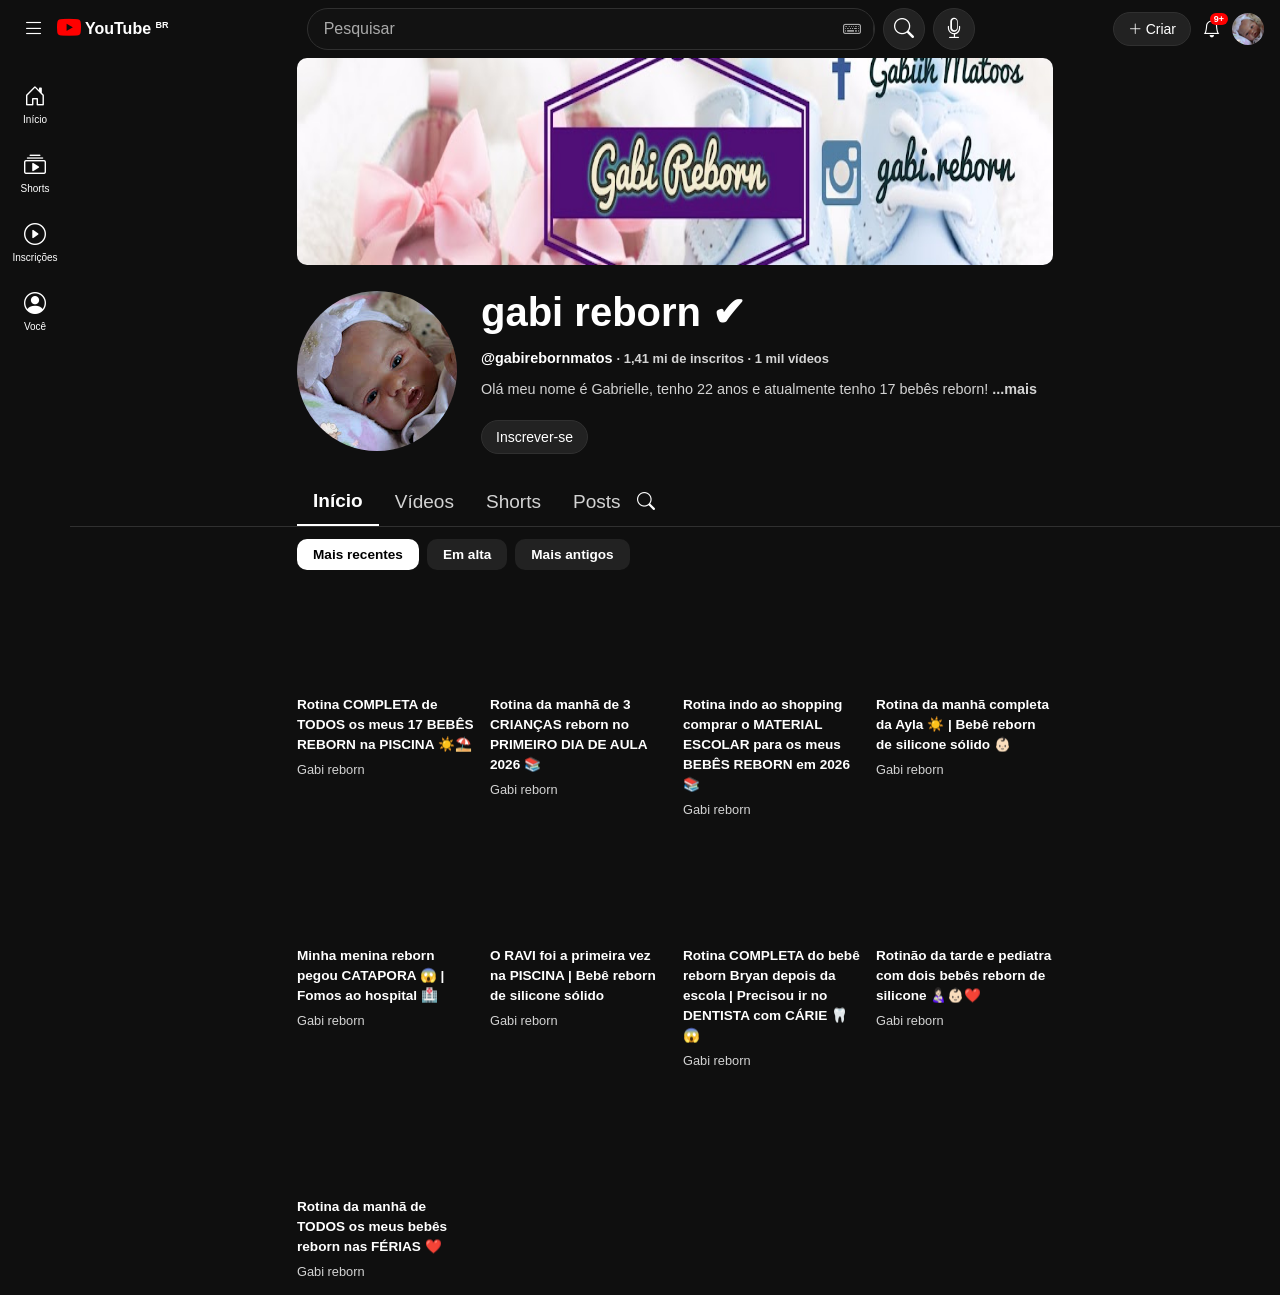
==== index.html @ e6881337 "Adicionado: mais recentes, em alta e Mais antigos" ====
<!DOCTYPE html>
<html lang="en">

<head>
    <meta charset="UTF-8">
    <meta name="viewport" content="width=device-width, initial-scale=1.0">
    <title>Youtube-clone</title>
    <link rel="stylesheet" href="style.css">
    <link rel="stylesheet" href="https://cdn.jsdelivr.net/npm/bootstrap-icons@1.13.1/font/bootstrap-icons.min.css">
</head>

<body>

    <aside id="sidebar" class="sidebar">
        <div class="sidebar-item">
            <i class="bi bi-house-door"></i>
            <span>Início</span>
        </div>
        <div class="sidebar-item">
            <i class="bi bi-collection-play"></i>
            <span>Shorts</span>
        </div>
        <div class="sidebar-item">
            <i class="bi bi-play-circle"></i>
            <span>Inscrições</span>
        </div>
        <div class="sidebar-item">
            <i class="bi bi-person-circle"></i>
            <span>Você</span>
        </div>
    </aside>

    <nav class="nav-up">
        <div class="menu-logo">
            <div id='menu-icon' class="nav-icon-list">
                <i class="bi bi-list" style="font-size: 22px;"></i>
            </div>
            <div class="logo-yt">
                <i class="bi bi-youtube" style="color: red; font-size: 24px;"></i>
                <span class="logo-text">YouTube <sup style="font-size: 9px;">BR</sup></span>
            </div>
        </div>

        <div class="search-container">
            <div class="search-bar">
                <input type="text" placeholder="Pesquisar">
                <div class="btn-keyboard">
                    <i class="bi bi-keyboard"></i>
                </div>
            </div>
            <div class="nav-icon">
                <i class="bi bi-search"></i>
            </div>
            <div class="nav-icon">
                <i class="bi bi-mic"></i>
            </div>
        </div>

        <div class="nav-right">
            <button class="button-creat">
                <i class="bi bi-plus-lg"></i> Criar
            </button>
            <div class="nav-icon-bell bell-wrapper">
                <i class="bi bi-bell"></i>
                <span class="bell-badge">9+</span>
            </div>
            <img class="nav-youtube-channel" src="/img/perfil_youtube.jpg" alt="avatar">
        </div>
    </nav>

    <main>
        <img class="thumbnail" src="/img/banner_youtube.jpg" alt="banner youtube">
        <div class="main-container-logo">
            <img class="main-youtube-channel" src="/img/perfil_youtube.jpg" alt="youtube logo">
            <div class="main-info">
                <h1>gabi reborn ✔</h1>
                <h3>@gabirebornmatos <span class="p">· 1,41 mi de inscritos · 1 mil vídeos</span></h3>
                <p>Olá meu nome é Gabrielle, tenho 22 anos e atualmente tenho 17 bebês reborn! <strong>...mais</strong>
                </p>
                <div class="main-buttons">
                    <button class="button-creat">Inscrever-se</button>
                </div>
            </div>
        </div>

        <div class="group-shapes">
            <div class="shape-item active">Início</div>
            <div class="shape-item">Vídeos</div>
            <div class="shape-item">Shorts</div>
            <div class="shape-item">Posts</div>
            <div class="main-icon-search">
                <i class="bi bi-search"></i>
            </div>
        </div>

        <hr>

        <div class="filter-buttons">
            <button class="filter-btn active">Mais recentes</button>
            <button class="filter-btn">Em alta</button>
            <button class="filter-btn">Mais antigos</button>
        </div>

        <!-- VIDEOS ROW -->
        <div class="videos-row-wrapper">
            <article>
                <iframe class="video" src="https://www.youtube.com/embed/lIwyFdfeSnk" frameborder="0"
                    allowfullscreen></iframe>
                <div class="video-text">
                    <p class="video-title">Rotina COMPLETA de TODOS os meus 17 BEBÊS REBORN na PISCINA ☀️⛱️</p>
                    <p class="video-sub">Gabi reborn</p>
                </div>
            </article>

            <article>
                <iframe class="video" src="https://www.youtube.com/embed/s9V3qBzYRZg" frameborder="0"
                    allowfullscreen></iframe>
                <div class="video-text">
                    <p class="video-title">Rotina da manhã de 3 CRIANÇAS reborn no PRIMEIRO DIA DE AULA 2026 📚</p>
                    <p class="video-sub">Gabi reborn</p>
                </div>
            </article>

            <article>
                <iframe class="video" src="https://www.youtube.com/embed/IhD33uAuUSU" frameborder="0"
                    allowfullscreen></iframe>
                <div class="video-text">
                    <p class="video-title">Rotina indo ao shopping comprar o MATERIAL ESCOLAR para os meus BEBÊS REBORN
                        em 2026 📚</p>
                    <p class="video-sub">Gabi reborn</p>
                </div>
            </article>

            <article>
                <iframe class="video" src="https://www.youtube.com/embed/Le183mf8zS0" frameborder="0"
                    allowfullscreen></iframe>
                <div class="video-text">
                    <p class="video-title">Rotina da manhã completa da Ayla ☀️ | Bebê reborn de silicone sólido 👶🏻</p>
                    <p class="video-sub">Gabi reborn</p>
                </div>
            </article>

            <article>
                <iframe class="video" src="https://www.youtube.com/embed/pTuUlNm2KYQ" frameborder="0"
                    allowfullscreen></iframe>
                <div class="video-text">
                    <p class="video-title">Minha menina reborn pegou CATAPORA 😱 | Fomos ao hospital 🏥</p>
                    <p class="video-sub">Gabi reborn</p>
                </div>
            </article>

            <article>
                <iframe class="video" src="https://www.youtube.com/embed/CT7p06ERzac" frameborder="0"
                    allowfullscreen></iframe>
                <div class="video-text">
                    <p class="video-title">O RAVI foi a primeira vez na PISCINA | Bebê reborn de silicone sólido</p>
                    <p class="video-sub">Gabi reborn</p>
                </div>
            </article>

            <article>
                <iframe class="video" src="https://www.youtube.com/embed/e_AiHunmaVw" frameborder="0"
                    allowfullscreen></iframe>
                <div class="video-text">
                    <p class="video-title">Rotina COMPLETA do bebê reborn Bryan depois da escola | Precisou ir no
                        DENTISTA com CÁRIE 🦷😱</p>
                    <p class="video-sub">Gabi reborn</p>
                </div>
            </article>

            <article>
                <iframe class="video" src="https://www.youtube.com/embed/rfxVNxawyeo" frameborder="0"
                    allowfullscreen></iframe>
                <div class="video-text">
                    <p class="video-title">Rotinão da tarde e pediatra com dois bebês reborn de silicone 👩🏻‍🍼👶🏻❤️
                    </p>
                    <p class="video-sub">Gabi reborn</p>
                </div>
            </article>

            <article>
                <iframe class="video" src="https://www.youtube.com/embed/7QCjDlI3TIk" frameborder="0"
                    allowfullscreen></iframe>
                <div class="video-text">
                    <p class="video-title">Rotina da manhã de TODOS os meus bebês reborn nas FÉRIAS ❤️</p>
                    <p class="video-sub">Gabi reborn</p>
                </div>
            </article>
        </div>
    </main>
    <script src="script.js"></script>
</body>

</html>
---- style.css ----
* {
    padding: 0;
    margin: 0;
    font-family: Arial, Helvetica, sans-serif;
    text-shadow: #303030;
}

html,
body {
    height: 100%;
}

h1 {
    font-family: Arial, Helvetica, sans-serif;
    font-size: 2.5em;
    color: white;
}

h2 {
    padding: 10px;
    font-family: Arial, Helvetica, sans-serif;
    font-size: 1.5em;
    color: white;
}

h3 {
    font-family: Arial, Helvetica, sans-serif;
    font-size: 0.9em;
    color: white;
}

p,
.p {
    font-size: 0.9em;
    color: lightgray;
}


hr {
    border: none;
    border-top: 1px solid #303030;
    margin: 0 -227px;
}

body {
    height: 100vh;
    display: grid;
    grid-template-rows: auto 1fr;
    grid-template-columns: auto 1fr;
    grid-template-areas:
        'nav  nav'
        'sidebar main'
    ;
}

.sidebar {
    grid-area: sidebar;
    background-color: #0f0f0f;
    display: flex;
    flex-direction: column;
    align-items: center;
    padding: 16px 0;
    gap: 8px;
    width: 70px;
}

.sidebar-item {

    display: flex;
    flex-direction: column;
    align-items: center;
    gap: 4px;
    color: white;
    font-size: 10px;
    cursor: pointer;
    padding: 10px;
    border-radius: 10px;
    width: 100%;
}

.sidebar-item:hover {
    background-color: #222222;
}

.sidebar-item i {
    font-size: 22px;
}

/* START NAV */
nav {
    grid-area: nav;
    background-color: #0f0f0f;
    padding: 8px 16px;
}

.nav-up {
    display: flex;
    justify-content: space-between;
    align-items: center;
    gap: 10px;
}

.logo-yt {
    display: flex;
    align-items: center;
    gap: 4px;
}

.logo-text {
    color: white;
    font-family: Arial, sans-serif;
    font-size: 16px;
    font-weight: bold;
}

.menu-logo {
    gap: 6px;
    display: flex;
    flex-direction: row;
    align-items: center;
}

.search-container {
    display: flex;
    flex-direction: row;
    align-items: center;
    gap: 8px;
}

.search-bar {
    display: flex;
    align-items: center;
    border: 1px solid #303030;
    border-radius: 40px;
    overflow: hidden;
    width: 550px;
    background: #121212;
    padding: 0 0 0 16px;
    height: 40px;
}

.search-bar input {
    flex: 1;
    border: none;
    outline: none;
    font-size: 16px;
    background: transparent;
    color: #fff;
}

.search-bar input::placeholder {
    color: #aaaaaa;
}

.btn-keyboard {
    background: transparent;
    border: none;
    border-right: 1px solid #303030;
    color: #aaa;
    padding: 0 12px;
    font-size: 18px;
    cursor: pointer;
    height: 100%;
    display: flex;
    align-items: center;
}

.nav-icon {
    padding: 0;
    background: #222222;
    border: 1px solid #303030;
    border-radius: 50%;
    cursor: pointer;
    font-size: 20px;
    color: #fff;
    display: flex;
    align-items: center;
    justify-content: center;
    width: 40px;
    height: 40px;
    flex-shrink: 0;
}

.nav-icon:hover {
    background: #303030;
}

.nav-icon-list {
    padding: 10px;
    cursor: pointer;
    font-size: 18px;
    color: #fff;
    display: flex;
    align-items: center;
    justify-content: center;
    width: 15px;
    height: 15px;
}

.nav-icon-bell {
    padding: 5px;
    cursor: pointer;
    font-size: 18px;
    color: #fff;
    display: flex;
    align-items: center;
    justify-content: center;
    width: 15px;
    height: 15px;
}

.nav-right {
    display: flex;
    align-items: center;
    gap: 8px;
}

.button-creat {
    gap: 6px;
    padding: 8px 14px;
    background: #222222;
    border: 1px solid #303030;
    border-radius: 20px;
    color: #fff;
    cursor: pointer;
    font-size: 14px;
}

.button-creat:hover {
    background: #303030;
}

.bell-wrapper {
    position: relative;
}

.bell-badge {
    position: absolute;
    top: -4px;
    right: -4px;
    background: red;
    color: white;
    font-size: 9px;
    font-weight: bold;
    padding: 1px 4px;
    border-radius: 10px;
    font-family: Arial, sans-serif;
}

.nav-youtube-channel {
    height: 32px;
    width: 32px;
    border-radius: 50%;
    object-fit: cover;
}

/* END NAV */

/* START MAIN */

main {
    display: flex;
    flex-direction: column;
    flex-wrap: wrap;
    padding: 0px 227px;
    background-color: #0f0f0f;
    grid-area: main;
    color: #0f0f0f0f;
}

.thumbnail {
    border-radius: 10px;
    background-color: black;
    height: 206.97px;
    width: 100%;
}

.main-container-logo {
    display: flex;
    flex-direction: row;
    align-items: center;
    gap: 24px;
    padding: 24px 0;
    width: 100%;
}

.main-info {
    display: flex;
    flex-direction: column;
    gap: 15px;
}

.main-buttons {
    display: flex;
    flex-direction: row;
    gap: 8px;
    margin-top: 8px;
}

.main-youtube-channel {
    height: 160px;
    width: 160px;
    border-radius: 50%;
    object-fit: cover;
}

.group-shapes {
    cursor: pointer;
    display: flex;
    flex-direction: row;
}

.group-shapes {
    font-family: Arial, Helvetica, sans-serif;
    font-size: 1.7em;
    text-shadow: #aaaaaa;
    color: lightgray;
}

.group-shapes:hover {
    color: white;
}

.main-icon-search {
    cursor: pointer;
    font-size: 18px;
    color: #fff;
    width: 15px;
    height: 15px;
}

/* END MAIN */

/* START NAV SECUNDÁRIA */
.group-shapes {
    display: flex;
    flex-direction: row;
    align-items: center;
}

.shape-item {
    font-family: Arial, Helvetica, sans-serif;
    font-size: 0.7em;
    color: lightgray;
    padding: 12px 16px;
    cursor: pointer;
}

.shape-item:hover {
    color: white;
    background-color: #222222;
}

.shape-item.active {
    color: white;
    font-weight: bold;
    border-bottom: 2px solid white;
}

.main-icon-search {
    cursor: pointer;
    font-size: 18px;
    color: #fff;
    box-shadow: #0f0f0f;
    width: 20px;
    height: 20px;
}

.filter-buttons {
    display: flex;
    flex-direction: row;
    gap: 8px;
    padding: 12px 0;
}

.filter-btn {
    padding: 8px 16px;
    background: #ffffff;
    border: none;
    border-radius: 10px;
    color: #000000;
    cursor: pointer;
    font-size: 0.85em;
    font-weight: bold;
}

.filter-btn:not(.active) {
    background: #222222;
    color: #ffffff;
}

.filter-btn:hover {
    opacity: 0.8;
}

/* END NAV SECUNDÁRIA */

/* START VIDEOS GRID */

article {
    display: flex;
    flex-direction: column;
    padding: 0;
    cursor: pointer;
}

.videos-row-wrapper {
    display: grid;
    grid-template-columns: repeat(4, 1fr);
    gap: 16px;
    margin-bottom: 16px;
    width: 100%;
}

.video {
    width: 100%;
    aspect-ratio: 16 / 9;
    border-radius: 12px;
}

.video-title {
    color: white;
    font-size: 0.85em;
    font-weight: bold;
    padding-top: 1em;
    padding-bottom: 0.5em;
    line-height: 20px;
}

.video-sub {
    color: lightgray;
    font-size: 0.8em;
}

/* END VIDEOS GRID */

/* RESPONSIVO */

/* Tablet */
@media (max-width: 1024px) {
    .videos-row-wrapper {
        grid-template-columns: repeat(2, 1fr);
    }

    main {
        padding: 0 40px;
    }

    hr {
        margin: 0 -40px;
    }

    .search-bar {
        width: 350px;
    }

    .main-youtube-channel {
        height: 100px;
        width: 100px;
    }

    h1 {
        font-size: 1.8em;
    }
}

/* Celular */
@media (max-width: 768px) {
    .videos-row-wrapper {
        grid-template-columns: 1fr;
    }

    main {
        padding: 0 16px;
    }

    hr {
        margin: 0 -16px;
    }

    .sidebar {
        display: none;
    }

    .search-bar {
        width: 180px;
    }

    .main-youtube-channel {
        height: 70px;
        width: 70px;
    }

    h1 {
        font-size: 1.3em;
    }

    .thumbnail {
        height: auto;
    }

    .main-container-logo {
        gap: 12px;
        padding: 16px 0;
    }
}
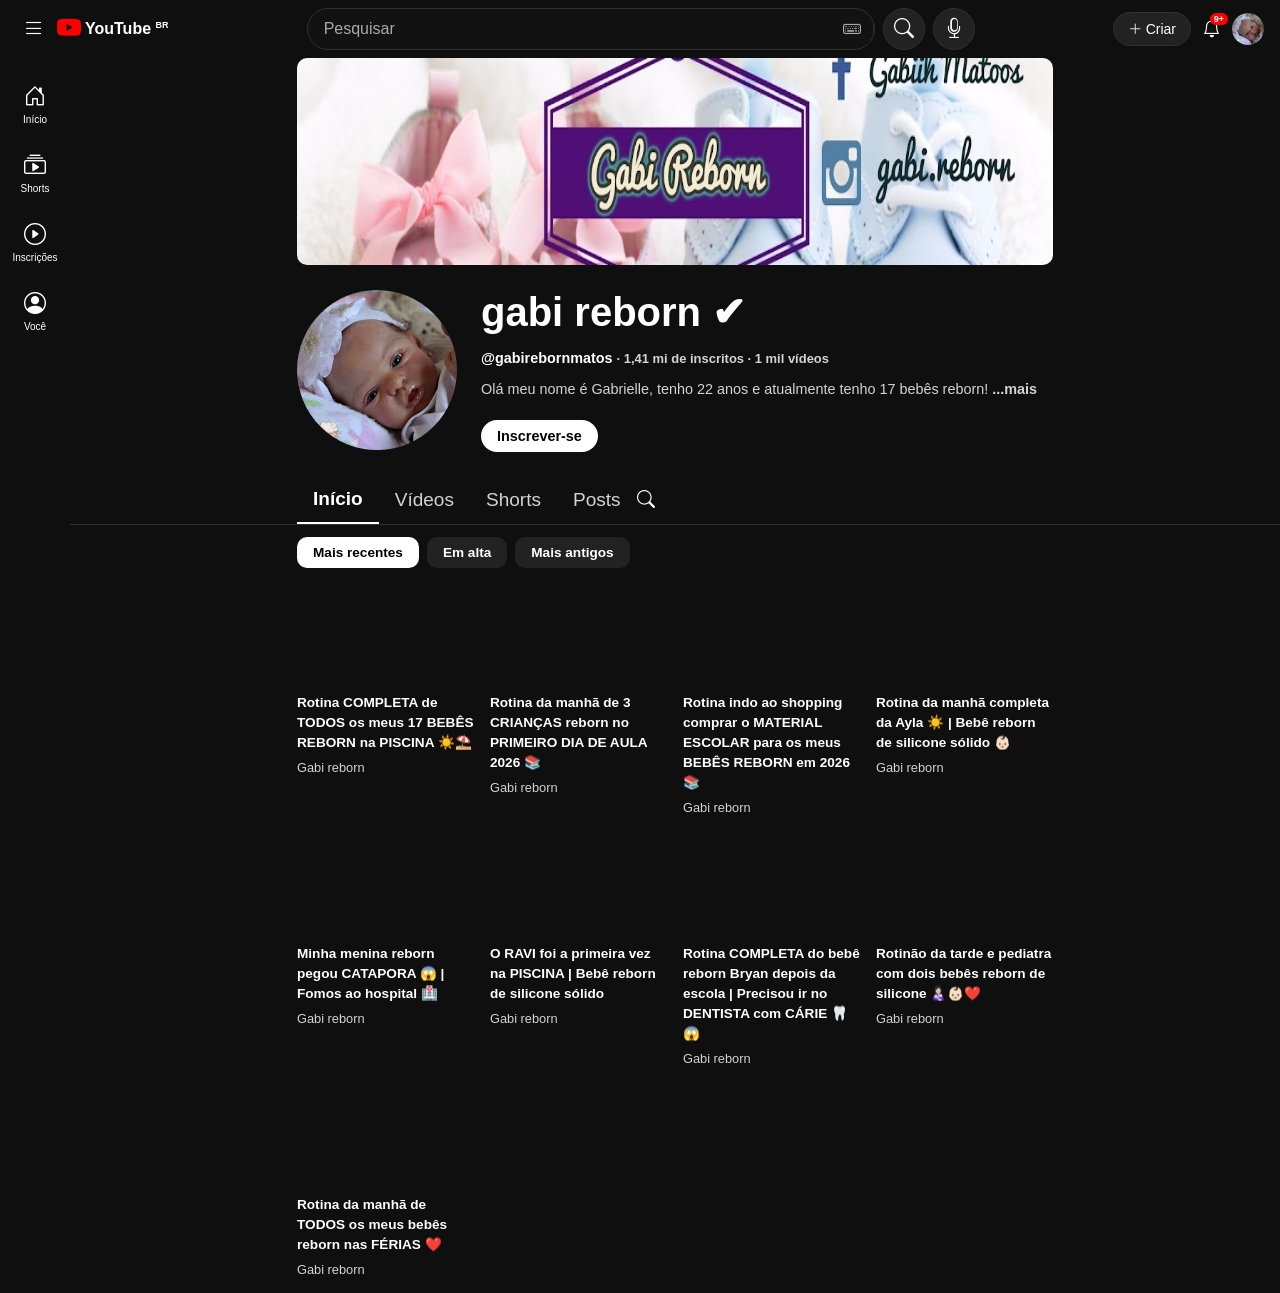
==== commit d72d1ca2: "botão incrito criado" ====
--- a/index.html
+++ b/index.html
@@ -78,7 +78,7 @@
                 <p>Olá meu nome é Gabrielle, tenho 22 anos e atualmente tenho 17 bebês reborn! <strong>...mais</strong>
                 </p>
                 <div class="main-buttons">
-                    <button class="button-creat">Inscrever-se</button>
+                    <button class="button-inscrever" id="btn-inscrever">Inscrever-se</button>
                 </div>
             </div>
         </div>
--- a/style.css
+++ b/style.css
@@ -290,6 +290,25 @@
     gap: 15px;
 }
 
+/* Não inscrito (padrão) */
+.button-inscrever {
+    padding: 8px 16px;
+    background: #ffffff;
+    border: none;
+    border-radius: 20px;
+    color: #000000;
+    cursor: pointer;
+    font-size: 0.9em;
+    font-weight: bold;
+}
+
+/* Inscrito */
+.button-inscrever.inscrito {
+    background: #222222;
+    color: #ffffff;
+    border: 1px solid #303030;
+}
+
 .main-buttons {
     display: flex;
     flex-direction: row;
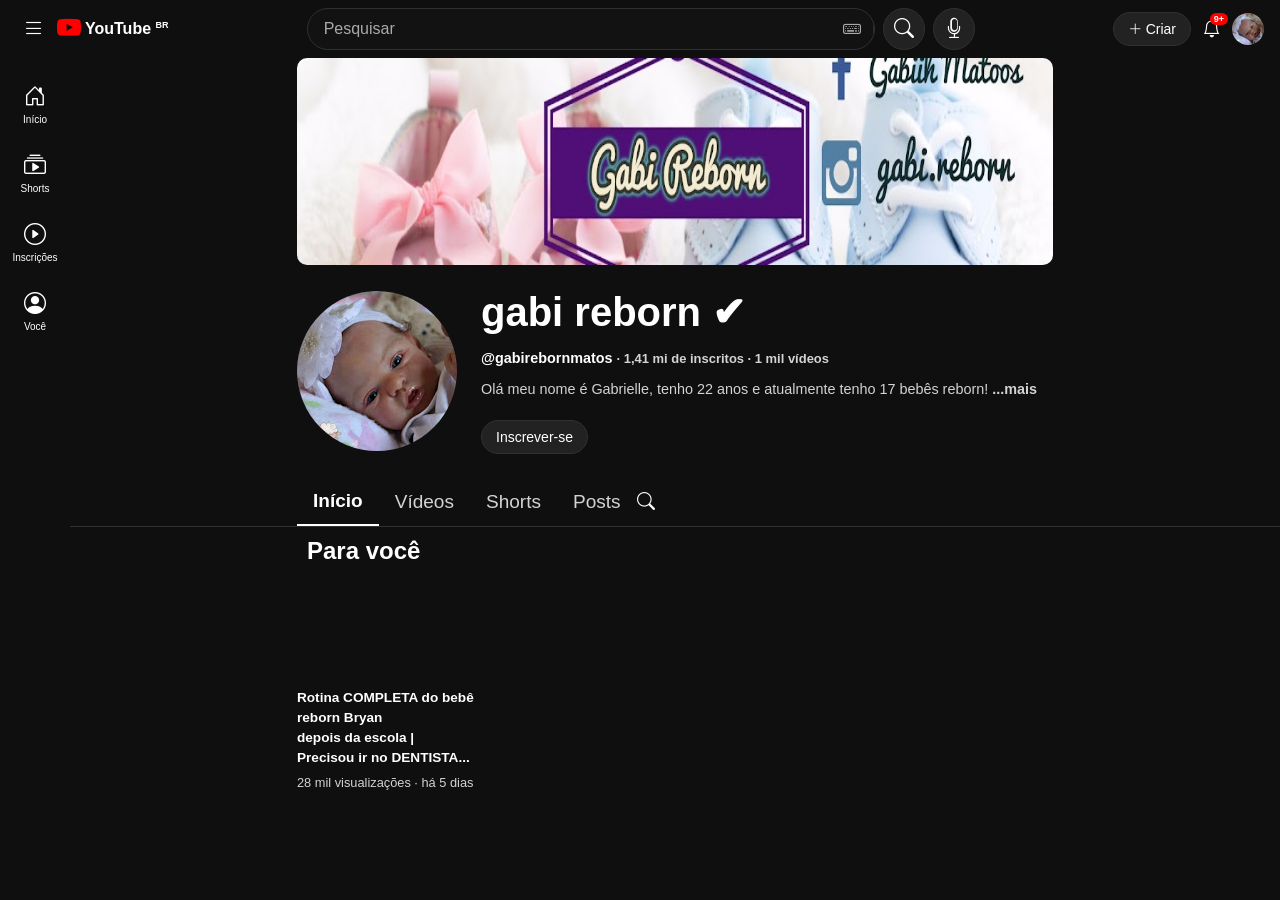
==== commit 8719a5fe: "sla mas ta dando erro" ====
--- a/index.html
+++ b/index.html
@@ -10,8 +10,7 @@
 </head>
 
 <body>
-
-    <aside id="sidebar" class="sidebar">
+    <nav class="sidebar">
         <div class="sidebar-item">
             <i class="bi bi-house-door"></i>
             <span>Início</span>
@@ -28,11 +27,13 @@
             <i class="bi bi-person-circle"></i>
             <span>Você</span>
         </div>
-    </aside>
+    </nav>
 
+    <!-- START NAV -->
     <nav class="nav-up">
+        <!-- ESQUERDA -->
         <div class="menu-logo">
-            <div id='menu-icon' class="nav-icon-list">
+            <div class="nav-icon-list">
                 <i class="bi bi-list" style="font-size: 22px;"></i>
             </div>
             <div class="logo-yt">
@@ -41,6 +42,7 @@
             </div>
         </div>
 
+        <!-- CENTRO -->
         <div class="search-container">
             <div class="search-bar">
                 <input type="text" placeholder="Pesquisar">
@@ -56,6 +58,7 @@
             </div>
         </div>
 
+        <!-- DIREITA -->
         <div class="nav-right">
             <button class="button-creat">
                 <i class="bi bi-plus-lg"></i> Criar
@@ -67,7 +70,8 @@
             <img class="nav-youtube-channel" src="/img/perfil_youtube.jpg" alt="avatar">
         </div>
     </nav>
-
+    <!-- END NAV -->
+    <!-- START MAIN -->
     <main>
         <img class="thumbnail" src="/img/banner_youtube.jpg" alt="banner youtube">
         <div class="main-container-logo">
@@ -78,11 +82,11 @@
                 <p>Olá meu nome é Gabrielle, tenho 22 anos e atualmente tenho 17 bebês reborn! <strong>...mais</strong>
                 </p>
                 <div class="main-buttons">
-                    <button class="button-inscrever" id="btn-inscrever">Inscrever-se</button>
+                    <button class="button-creat">Inscrever-se</button>
                 </div>
             </div>
         </div>
-
+        <!-- Nav secundária -->
         <div class="group-shapes">
             <div class="shape-item active">Início</div>
             <div class="shape-item">Vídeos</div>
@@ -94,101 +98,26 @@
         </div>
 
         <hr>
+        <h2>Para você</h2>
 
-        <div class="filter-buttons">
-            <button class="filter-btn active">Mais recentes</button>
-            <button class="filter-btn">Em alta</button>
-            <button class="filter-btn">Mais antigos</button>
-        </div>
-
-        <!-- VIDEOS ROW -->
+        <!-- Vídeos em linha horizontal -->
         <div class="videos-row-wrapper">
-            <article>
-                <iframe class="video" src="https://www.youtube.com/embed/lIwyFdfeSnk" frameborder="0"
-                    allowfullscreen></iframe>
-                <div class="video-text">
-                    <p class="video-title">Rotina COMPLETA de TODOS os meus 17 BEBÊS REBORN na PISCINA ☀️⛱️</p>
-                    <p class="video-sub">Gabi reborn</p>
-                </div>
-            </article>
-
-            <article>
-                <iframe class="video" src="https://www.youtube.com/embed/s9V3qBzYRZg" frameborder="0"
-                    allowfullscreen></iframe>
-                <div class="video-text">
-                    <p class="video-title">Rotina da manhã de 3 CRIANÇAS reborn no PRIMEIRO DIA DE AULA 2026 📚</p>
-                    <p class="video-sub">Gabi reborn</p>
-                </div>
-            </article>
-
-            <article>
-                <iframe class="video" src="https://www.youtube.com/embed/IhD33uAuUSU" frameborder="0"
-                    allowfullscreen></iframe>
-                <div class="video-text">
-                    <p class="video-title">Rotina indo ao shopping comprar o MATERIAL ESCOLAR para os meus BEBÊS REBORN
-                        em 2026 📚</p>
-                    <p class="video-sub">Gabi reborn</p>
-                </div>
-            </article>
-
-            <article>
-                <iframe class="video" src="https://www.youtube.com/embed/Le183mf8zS0" frameborder="0"
-                    allowfullscreen></iframe>
-                <div class="video-text">
-                    <p class="video-title">Rotina da manhã completa da Ayla ☀️ | Bebê reborn de silicone sólido 👶🏻</p>
-                    <p class="video-sub">Gabi reborn</p>
-                </div>
-            </article>
-
-            <article>
-                <iframe class="video" src="https://www.youtube.com/embed/pTuUlNm2KYQ" frameborder="0"
-                    allowfullscreen></iframe>
-                <div class="video-text">
-                    <p class="video-title">Minha menina reborn pegou CATAPORA 😱 | Fomos ao hospital 🏥</p>
-                    <p class="video-sub">Gabi reborn</p>
-                </div>
-            </article>
-
-            <article>
-                <iframe class="video" src="https://www.youtube.com/embed/CT7p06ERzac" frameborder="0"
-                    allowfullscreen></iframe>
-                <div class="video-text">
-                    <p class="video-title">O RAVI foi a primeira vez na PISCINA | Bebê reborn de silicone sólido</p>
-                    <p class="video-sub">Gabi reborn</p>
-                </div>
-            </article>
-
             <article>
                 <iframe class="video" src="https://www.youtube.com/embed/e_AiHunmaVw" frameborder="0"
                     allowfullscreen></iframe>
+
                 <div class="video-text">
-                    <p class="video-title">Rotina COMPLETA do bebê reborn Bryan depois da escola | Precisou ir no
-                        DENTISTA com CÁRIE 🦷😱</p>
-                    <p class="video-sub">Gabi reborn</p>
-                </div>
-            </article>
-
-            <article>
-                <iframe class="video" src="https://www.youtube.com/embed/rfxVNxawyeo" frameborder="0"
-                    allowfullscreen></iframe>
-                <div class="video-text">
-                    <p class="video-title">Rotinão da tarde e pediatra com dois bebês reborn de silicone 👩🏻‍🍼👶🏻❤️
+                    <p class="video-title">
+                        Rotina COMPLETA do bebê reborn Bryan
+                        <br>depois da escola |
+                        Precisou ir no DENTISTA...
                     </p>
-                    <p class="video-sub">Gabi reborn</p>
-                </div>
-            </article>
-
-            <article>
-                <iframe class="video" src="https://www.youtube.com/embed/7QCjDlI3TIk" frameborder="0"
-                    allowfullscreen></iframe>
-                <div class="video-text">
-                    <p class="video-title">Rotina da manhã de TODOS os meus bebês reborn nas FÉRIAS ❤️</p>
-                    <p class="video-sub">Gabi reborn</p>
+                    <p class="video-sub">28 mil visualizações · há 5 dias</p>
                 </div>
             </article>
         </div>
     </main>
-    <script src="script.js"></script>
+    <!-- START MAIN -->
 </body>
 
 </html>
--- a/style.css
+++ b/style.css
@@ -53,6 +53,7 @@
     ;
 }
 
+/* START SIDEBAR */
 .sidebar {
     grid-area: sidebar;
     background-color: #0f0f0f;
@@ -62,10 +63,48 @@
     padding: 16px 0;
     gap: 8px;
     width: 70px;
+    overflow-y: auto;
+    overflow-x: hidden;
+}
+
+.sidebar::-webkit-scrollbar {
+    width: 4px;
+}
+
+.sidebar::-webkit-scrollbar-thumb {
+    background: #303030;
+    border-radius: 4px;
+}
+
+.sidebar.expandida {
+    width: 240px;
+    align-items: flex-start;
+    padding: 16px;
+}
+
+.sidebar.expandida .sidebar-item {
+    flex-direction: row;
+    font-size: 14px;
+    gap: 16px;
+    padding: 10px 16px;
+}
+
+.sidebar.expandida .sidebar-item i {
+    font-size: 22px;
+}
+
+.sidebar.expandida .sidebar-secao {
+    display: flex;
+    flex-direction: column;
+    width: 100%;
+    gap: 4px;
+}
+
+.sidebar-secao {
+    display: none;
 }
 
 .sidebar-item {
-
     display: flex;
     flex-direction: column;
     align-items: center;
@@ -85,6 +124,30 @@
 .sidebar-item i {
     font-size: 22px;
 }
+
+.sidebar-titulo {
+    color: white;
+    font-size: 0.85em;
+    padding: 8px 16px 4px;
+    font-weight: bold;
+}
+
+.sidebar-avatar {
+    height: 28px;
+    width: 28px;
+    border-radius: 50%;
+    object-fit: cover;
+    flex-shrink: 0;
+}
+
+.sidebar-hr {
+    border: none;
+    border-top: 1px solid #303030;
+    width: 100%;
+    margin: 8px 0;
+}
+
+/* END SIDEBAR */
 
 /* START NAV */
 nav {
@@ -186,6 +249,7 @@
 }
 
 .nav-icon-list {
+
     padding: 10px;
     cursor: pointer;
     font-size: 18px;
@@ -195,6 +259,12 @@
     justify-content: center;
     width: 15px;
     height: 15px;
+}
+
+.nav-icon-list:hover {
+    background: #222222;
+    border: 1px solid #303030;
+    border-radius: 50%;
 }
 
 .nav-icon-bell {
@@ -485,6 +555,11 @@
 
 /* Celular */
 @media (max-width: 768px) {
+
+    .nav-up {
+        display: none;
+    }
+
     .videos-row-wrapper {
         grid-template-columns: 1fr;
     }
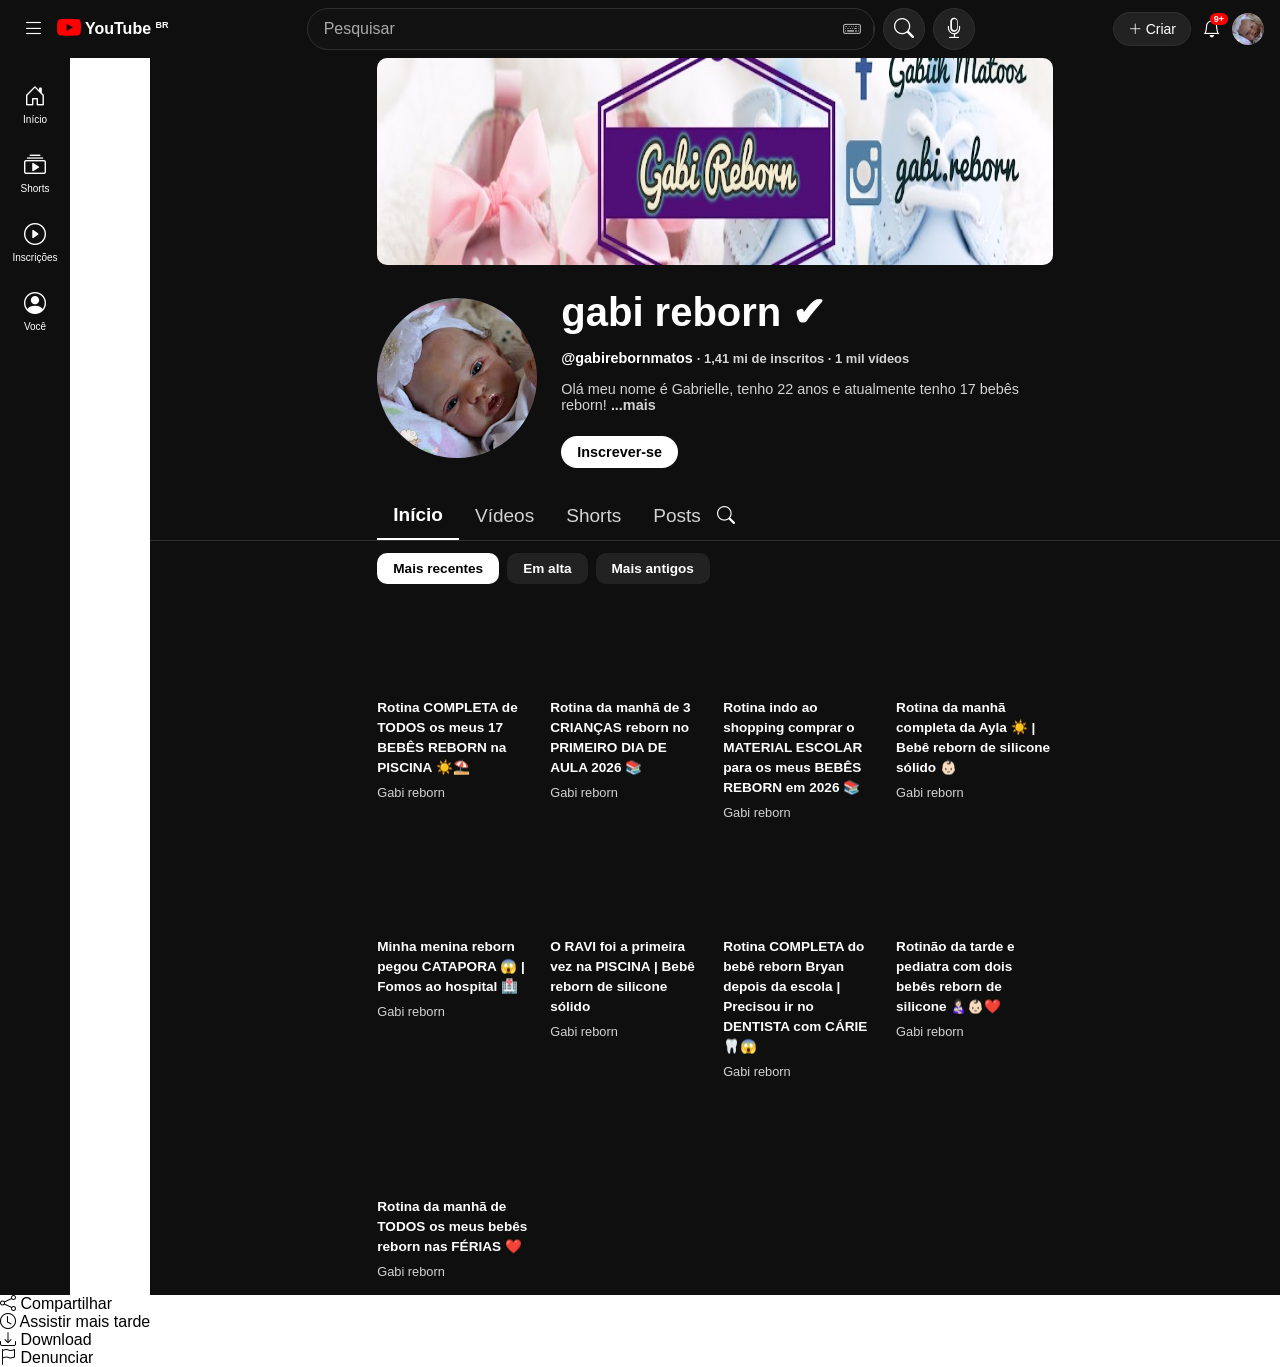
==== commit fce0bb41: "tentando usar clooud, erro" ====
--- a/index.html
+++ b/index.html
@@ -10,7 +10,9 @@
 </head>
 
 <body>
-    <nav class="sidebar">
+
+    <aside id="sidebar" class="sidebar">
+        <!-- Itens principais -->
         <div class="sidebar-item">
             <i class="bi bi-house-door"></i>
             <span>Início</span>
@@ -27,13 +29,162 @@
             <i class="bi bi-person-circle"></i>
             <span>Você</span>
         </div>
-    </nav>
-
-    <!-- START NAV -->
+
+        <!-- Seções extras (só aparecem expandida) -->
+        <div class="sidebar-secao">
+            <hr class="sidebar-hr">
+            <h4 class="sidebar-titulo">Inscrições</h4>
+            <div class="sidebar-item">
+                <img class="sidebar-avatar" src="/img/perfil_youtube.jpg" alt="avatar">
+                <span>gabi reborn</span>
+            </div>
+            <div class="sidebar-item">
+                <img class="sidebar-avatar" src="/img/perfil_youtube.jpg" alt="avatar">
+                <span>Aqueles Caras</span>
+            </div>
+            <div class="sidebar-item">
+                <img class="sidebar-avatar" src="/img/perfil_youtube.jpg" alt="avatar">
+                <span>Tari</span>
+            </div>
+            <div class="sidebar-item">
+                <img class="sidebar-avatar" src="/img/perfil_youtube.jpg" alt="avatar">
+                <span>Crie Seus Jogos</span>
+            </div>
+            <div class="sidebar-item">
+                <img class="sidebar-avatar" src="/img/perfil_youtube.jpg" alt="avatar">
+                <span>Matheus Battisti</span>
+            </div>
+            <div class="sidebar-item">
+                <img class="sidebar-avatar" src="/img/perfil_youtube.jpg" alt="avatar">
+                <span>Rakou</span>
+            </div>
+
+            <hr class="sidebar-hr">
+            <h4 class="sidebar-titulo">Você</h4>
+            <div class="sidebar-item">
+                <i class="bi bi-clock-history"></i>
+                <span>Histórico</span>
+            </div>
+            <div class="sidebar-item">
+                <i class="bi bi-collection"></i>
+                <span>Playlists</span>
+            </div>
+            <div class="sidebar-item">
+                <i class="bi bi-clock"></i>
+                <span>Assistir mais tarde</span>
+            </div>
+            <div class="sidebar-item">
+                <i class="bi bi-hand-thumbs-up"></i>
+                <span>Vídeos com "Gostei"</span>
+            </div>
+            <div class="sidebar-item">
+                <i class="bi bi-play-btn"></i>
+                <span>Seus vídeos</span>
+            </div>
+            <div class="sidebar-item">
+                <i class="bi bi-download"></i>
+                <span>Downloads</span>
+            </div>
+
+            <hr class="sidebar-hr">
+            <h4 class="sidebar-titulo">Explorar</h4>
+            <div class="sidebar-item">
+                <i class="bi bi-bag"></i>
+                <span>Shopping</span>
+            </div>
+            <div class="sidebar-item">
+                <i class="bi bi-music-note"></i>
+                <span>Música</span>
+            </div>
+            <div class="sidebar-item">
+                <i class="bi bi-film"></i>
+                <span>Filmes</span>
+            </div>
+
+            <!-- Ao vivo, Jogos, etc -->
+            <div class="sidebar-item">
+                <i class="bi bi-wifi"></i>
+                <span>Ao vivo</span>
+            </div>
+            <div class="sidebar-item">
+                <i class="bi bi-controller"></i>
+                <span>Jogos</span>
+            </div>
+            <div class="sidebar-item">
+                <i class="bi bi-newspaper"></i>
+                <span>Notícias</span>
+            </div>
+            <div class="sidebar-item">
+                <i class="bi bi-trophy"></i>
+                <span>Esportes</span>
+            </div>
+            <div class="sidebar-item">
+                <i class="bi bi-mortarboard"></i>
+                <span>Cursos</span>
+            </div>
+            <div class="sidebar-item">
+                <i class="bi bi-mic"></i>
+                <span>Podcasts</span>
+            </div>
+
+            <hr class="sidebar-hr">
+            <h4 class="sidebar-titulo">Mais do YouTube</h4>
+            <div class="sidebar-item">
+                <i class="bi bi-youtube" style="color: red;"></i>
+                <span>YouTube Premium</span>
+            </div>
+            <div class="sidebar-item">
+                <i class="bi bi-youtube" style="color: red;"></i>
+                <span>YouTube Studio</span>
+            </div>
+            <div class="sidebar-item">
+                <i class="bi bi-youtube" style="color: red;"></i>
+                <span>YouTube Music</span>
+            </div>
+            <div class="sidebar-item">
+                <i class="bi bi-youtube" style="color: red;"></i>
+                <span>YouTube Kids</span>
+            </div>
+
+            <hr class="sidebar-hr">
+            <div class="sidebar-item">
+                <i class="bi bi-gear"></i>
+                <span>Configurações</span>
+            </div>
+            <div class="sidebar-item">
+                <i class="bi bi-flag"></i>
+                <span>Histórico de denún...</span>
+            </div>
+            <div class="sidebar-item">
+                <i class="bi bi-question-circle"></i>
+                <span>Ajuda</span>
+            </div>
+            <div class="sidebar-item">
+                <i class="bi bi-chat-left"></i>
+                <span>Enviar feedback</span>
+            </div>
+
+            <hr class="sidebar-hr">
+            <div class="sidebar-footer">
+                <p>Sobre &nbsp; Imprensa</p>
+                <p>Direitos autorais</p>
+                <p>Entre em contato</p>
+                <p>Criadores de conteúdo</p>
+                <p>Publicidade &nbsp; Desenvolvedores</p>
+                <br>
+                <p>Termos &nbsp; Privacidade</p>
+                <p>Política e segurança</p>
+                <p>Como funciona o YouTube</p>
+                <p>Testar os novos recursos</p>
+                <br>
+                <p>© 2026 Google LLC</p>
+            </div>
+        </div>
+    </aside>
+
     <nav class="nav-up">
-        <!-- ESQUERDA -->
         <div class="menu-logo">
-            <div class="nav-icon-list">
+            <div id='menu-icon' class="nav-icon-list">
                 <i class="bi bi-list" style="font-size: 22px;"></i>
             </div>
             <div class="logo-yt">
@@ -42,7 +193,6 @@
             </div>
         </div>
 
-        <!-- CENTRO -->
         <div class="search-container">
             <div class="search-bar">
                 <input type="text" placeholder="Pesquisar">
@@ -58,7 +208,6 @@
             </div>
         </div>
 
-        <!-- DIREITA -->
         <div class="nav-right">
             <button class="button-creat">
                 <i class="bi bi-plus-lg"></i> Criar
@@ -70,8 +219,7 @@
             <img class="nav-youtube-channel" src="/img/perfil_youtube.jpg" alt="avatar">
         </div>
     </nav>
-    <!-- END NAV -->
-    <!-- START MAIN -->
+
     <main>
         <img class="thumbnail" src="/img/banner_youtube.jpg" alt="banner youtube">
         <div class="main-container-logo">
@@ -82,11 +230,11 @@
                 <p>Olá meu nome é Gabrielle, tenho 22 anos e atualmente tenho 17 bebês reborn! <strong>...mais</strong>
                 </p>
                 <div class="main-buttons">
-                    <button class="button-creat">Inscrever-se</button>
-                </div>
-            </div>
-        </div>
-        <!-- Nav secundária -->
+                    <button class="button-inscrever" id="btn-inscrever">Inscrever-se</button>
+                </div>
+            </div>
+        </div>
+
         <div class="group-shapes">
             <div class="shape-item active">Início</div>
             <div class="shape-item">Vídeos</div>
@@ -98,26 +246,139 @@
         </div>
 
         <hr>
-        <h2>Para você</h2>
-
-        <!-- Vídeos em linha horizontal -->
+
+        <div class="filter-buttons">
+            <button class="filter-btn active">Mais recentes</button>
+            <button class="filter-btn">Em alta</button>
+            <button class="filter-btn">Mais antigos</button>
+        </div>
+
+        <!-- VIDEOS ROW -->
         <div class="videos-row-wrapper">
             <article>
+                <iframe class="video" src="https://www.youtube.com/embed/lIwyFdfeSnk" frameborder="0"
+                    allowfullscreen></iframe>
+                <div class="video-text">
+                    <p class="video-title">Rotina COMPLETA de TODOS os meus 17 BEBÊS REBORN na PISCINA ☀️⛱️</p>
+                    <p class="video-sub">Gabi reborn</p>
+                </div>
+            </article>
+
+            <article>
+                <iframe class="video" src="https://www.youtube.com/embed/s9V3qBzYRZg" frameborder="0"
+                    allowfullscreen></iframe>
+                <div class="video-text">
+                    <p class="video-title">Rotina da manhã de 3 CRIANÇAS reborn no PRIMEIRO DIA DE AULA 2026 📚</p>
+                    <p class="video-sub">Gabi reborn</p>
+                </div>
+            </article>
+
+            <article>
+                <iframe class="video" src="https://www.youtube.com/embed/IhD33uAuUSU" frameborder="0"
+                    allowfullscreen></iframe>
+                <div class="video-text">
+                    <p class="video-title">Rotina indo ao shopping comprar o MATERIAL ESCOLAR para os meus BEBÊS REBORN
+                        em 2026 📚</p>
+                    <p class="video-sub">Gabi reborn</p>
+                </div>
+            </article>
+
+            <article>
+                <iframe class="video" src="https://www.youtube.com/embed/Le183mf8zS0" frameborder="0"
+                    allowfullscreen></iframe>
+                <div class="video-text">
+                    <p class="video-title">Rotina da manhã completa da Ayla ☀️ | Bebê reborn de silicone sólido 👶🏻</p>
+                    <p class="video-sub">Gabi reborn</p>
+                </div>
+            </article>
+
+            <article>
+                <iframe class="video" src="https://www.youtube.com/embed/pTuUlNm2KYQ" frameborder="0"
+                    allowfullscreen></iframe>
+                <div class="video-text">
+                    <p class="video-title">Minha menina reborn pegou CATAPORA 😱 | Fomos ao hospital 🏥</p>
+                    <p class="video-sub">Gabi reborn</p>
+                </div>
+            </article>
+
+            <article>
+                <iframe class="video" src="https://www.youtube.com/embed/CT7p06ERzac" frameborder="0"
+                    allowfullscreen></iframe>
+                <div class="video-text">
+                    <p class="video-title">O RAVI foi a primeira vez na PISCINA | Bebê reborn de silicone sólido</p>
+                    <p class="video-sub">Gabi reborn</p>
+                </div>
+            </article>
+
+            <article>
                 <iframe class="video" src="https://www.youtube.com/embed/e_AiHunmaVw" frameborder="0"
                     allowfullscreen></iframe>
-
-                <div class="video-text">
-                    <p class="video-title">
-                        Rotina COMPLETA do bebê reborn Bryan
-                        <br>depois da escola |
-                        Precisou ir no DENTISTA...
+                <div class="video-text">
+                    <p class="video-title">Rotina COMPLETA do bebê reborn Bryan depois da escola | Precisou ir no
+                        DENTISTA com CÁRIE 🦷😱</p>
+                    <p class="video-sub">Gabi reborn</p>
+                </div>
+            </article>
+
+            <article>
+                <iframe class="video" src="https://www.youtube.com/embed/rfxVNxawyeo" frameborder="0"
+                    allowfullscreen></iframe>
+                <div class="video-text">
+                    <p class="video-title">Rotinão da tarde e pediatra com dois bebês reborn de silicone 👩🏻‍🍼👶🏻❤️
                     </p>
-                    <p class="video-sub">28 mil visualizações · há 5 dias</p>
+                    <p class="video-sub">Gabi reborn</p>
+                </div>
+            </article>
+
+            <article>
+                <iframe class="video" src="https://www.youtube.com/embed/7QCjDlI3TIk" frameborder="0"
+                    allowfullscreen></iframe>
+                <div class="video-text">
+                    <p class="video-title">Rotina da manhã de TODOS os meus bebês reborn nas FÉRIAS ❤️</p>
+                    <p class="video-sub">Gabi reborn</p>
                 </div>
             </article>
         </div>
     </main>
-    <!-- START MAIN -->
+
+    <!-- BOTTOM BAR MOBILE -->
+    <div class="bottom-bar">
+        <div class="bottom-icon">
+            <i class="bi bi-arrow-left"></i>
+        </div>
+        <div class="bottom-icon">
+            <i class="bi bi-cast"></i>
+        </div>
+        <div class="bottom-icon">
+            <i class="bi bi-search"></i>
+        </div>
+        <div class="bottom-icon" id="btn-tres-pontos">
+            <i class="bi bi-three-dots-vertical"></i>
+        </div>
+    </div>
+
+    <!-- MODAL TRÊS PONTOS -->
+    <div class="modal-overlay" id="modal-overlay">
+        <div class="modal-bottom" id="modal-bottom">
+            <div class="modal-item">
+                <i class="bi bi-share"></i>
+                <span>Compartilhar</span>
+            </div>
+            <div class="modal-item">
+                <i class="bi bi-clock"></i>
+                <span>Assistir mais tarde</span>
+            </div>
+            <div class="modal-item">
+                <i class="bi bi-download"></i>
+                <span>Download</span>
+            </div>
+            <div class="modal-item">
+                <i class="bi bi-flag"></i>
+                <span>Denunciar</span>
+            </div>
+        </div>
+    </div>
+    <script src="script.js"></script>
 </body>
 
 </html>
--- a/style.css
+++ b/style.css
@@ -521,6 +521,10 @@
     font-size: 0.8em;
 }
 
+.bottom-bar {
+    display: none;
+}
+
 /* END VIDEOS GRID */
 
 /* RESPONSIVO */
@@ -556,9 +560,6 @@
 /* Celular */
 @media (max-width: 768px) {
 
-    .nav-up {
-        display: none;
-    }
 
     .videos-row-wrapper {
         grid-template-columns: 1fr;
@@ -597,4 +598,76 @@
         gap: 12px;
         padding: 16px 0;
     }
+
+    .bottom-bar {
+        display: flex;
+        flex-direction: row;
+        justify-content: space-between;
+        align-items: center;
+        position: fixed;
+        bottom: 0;
+        left: 0;
+        width: 100%;
+        background-color: #0f0f0f;
+        padding: 12px 24px;
+        border-top: 1px solid #303030;
+        z-index: 100;
+    }
+
+    .bottom-icon {
+        font-size: 22px;
+        color: white;
+        cursor: pointer;
+        padding: 8px;
+    }
+
+    .bottom-icon:hover {
+        color: lightgray;
+    }
+
+    /* MODAL */
+    .modal-overlay {
+        display: none;
+        position: fixed;
+        bottom: 0;
+        left: 0;
+        width: 100%;
+        height: 100%;
+        background: rgba(0, 0, 0, 0.5);
+        z-index: 200;
+    }
+
+    .modal-overlay.ativo {
+        display: block;
+    }
+
+    .modal-bottom {
+        position: absolute;
+        bottom: 0;
+        left: 0;
+        width: 100%;
+        background-color: #212121;
+        border-radius: 16px 16px 0 0;
+        padding: 16px 0;
+    }
+
+    .modal-item {
+        display: flex;
+        flex-direction: row;
+        align-items: center;
+        gap: 16px;
+        padding: 14px 24px;
+        color: white;
+        font-size: 0.95em;
+        cursor: pointer;
+    }
+
+    .modal-item:hover {
+        background-color: #303030;
+    }
+
+    .modal-item i {
+        font-size: 20px;
+    }
+
 }
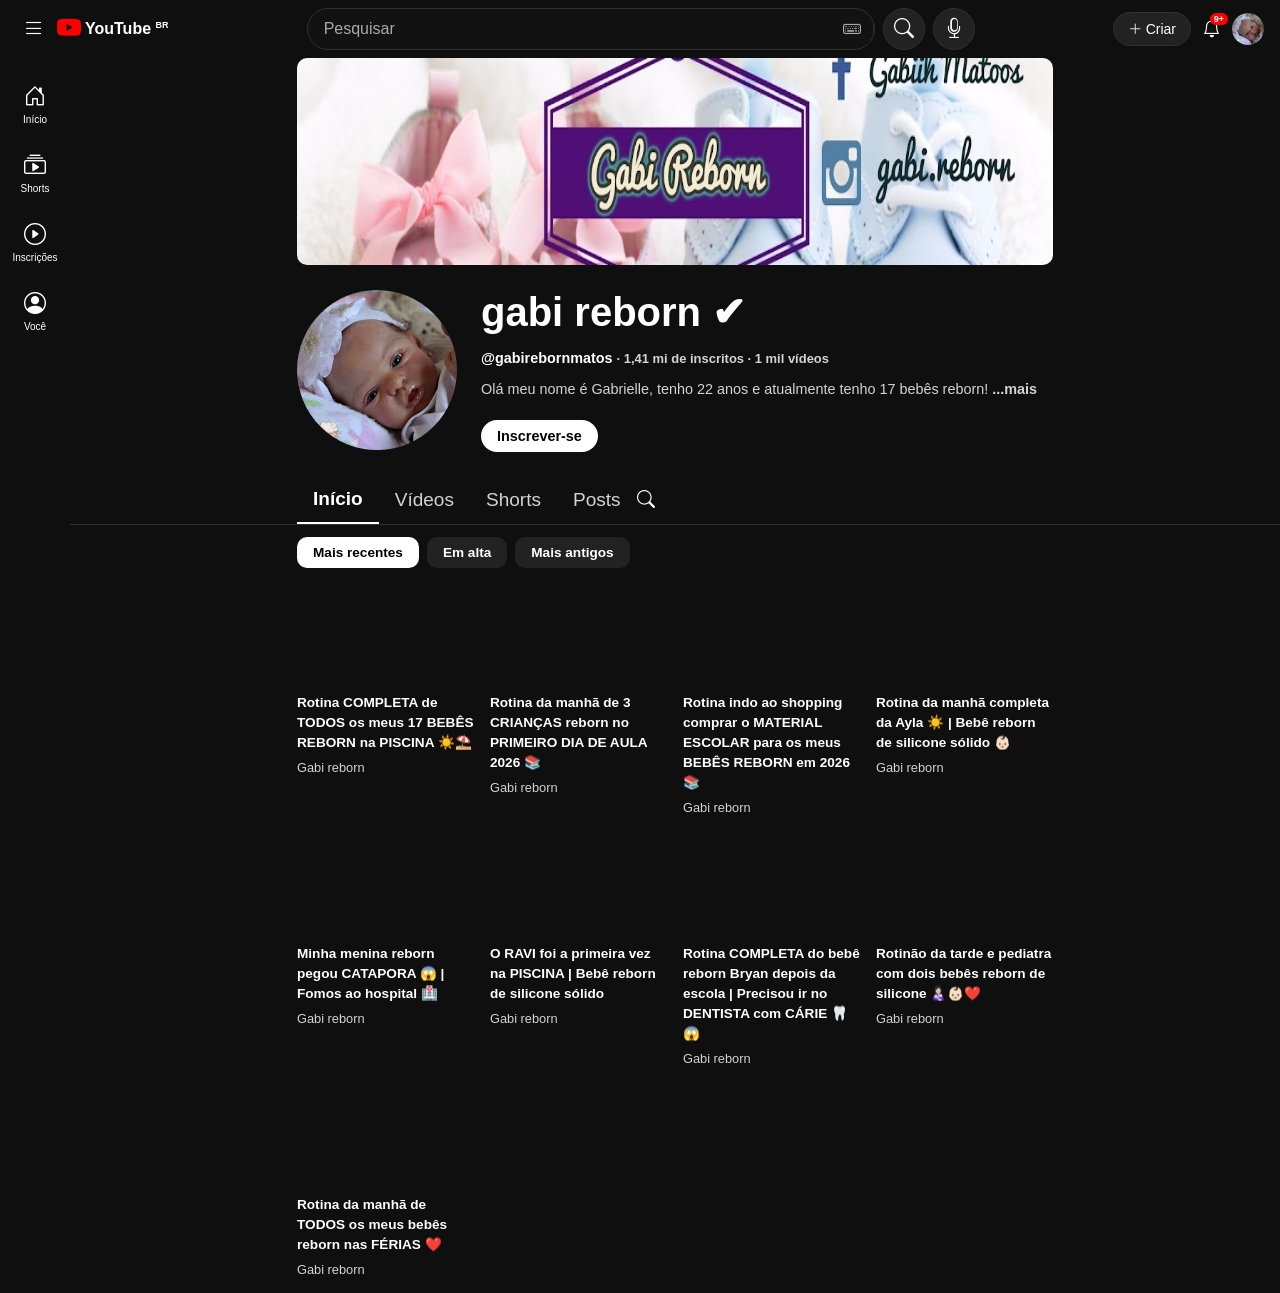
==== commit 34c45ebe: "trazendo conteudo do b1a" ====
--- a/index.html
+++ b/index.html
@@ -340,44 +340,6 @@
             </article>
         </div>
     </main>
-
-    <!-- BOTTOM BAR MOBILE -->
-    <div class="bottom-bar">
-        <div class="bottom-icon">
-            <i class="bi bi-arrow-left"></i>
-        </div>
-        <div class="bottom-icon">
-            <i class="bi bi-cast"></i>
-        </div>
-        <div class="bottom-icon">
-            <i class="bi bi-search"></i>
-        </div>
-        <div class="bottom-icon" id="btn-tres-pontos">
-            <i class="bi bi-three-dots-vertical"></i>
-        </div>
-    </div>
-
-    <!-- MODAL TRÊS PONTOS -->
-    <div class="modal-overlay" id="modal-overlay">
-        <div class="modal-bottom" id="modal-bottom">
-            <div class="modal-item">
-                <i class="bi bi-share"></i>
-                <span>Compartilhar</span>
-            </div>
-            <div class="modal-item">
-                <i class="bi bi-clock"></i>
-                <span>Assistir mais tarde</span>
-            </div>
-            <div class="modal-item">
-                <i class="bi bi-download"></i>
-                <span>Download</span>
-            </div>
-            <div class="modal-item">
-                <i class="bi bi-flag"></i>
-                <span>Denunciar</span>
-            </div>
-        </div>
-    </div>
     <script src="script.js"></script>
 </body>
 
--- a/style.css
+++ b/style.css
@@ -521,10 +521,6 @@
     font-size: 0.8em;
 }
 
-.bottom-bar {
-    display: none;
-}
-
 /* END VIDEOS GRID */
 
 /* RESPONSIVO */
@@ -559,8 +555,6 @@
 
 /* Celular */
 @media (max-width: 768px) {
-
-
     .videos-row-wrapper {
         grid-template-columns: 1fr;
     }
@@ -598,76 +592,4 @@
         gap: 12px;
         padding: 16px 0;
     }
-
-    .bottom-bar {
-        display: flex;
-        flex-direction: row;
-        justify-content: space-between;
-        align-items: center;
-        position: fixed;
-        bottom: 0;
-        left: 0;
-        width: 100%;
-        background-color: #0f0f0f;
-        padding: 12px 24px;
-        border-top: 1px solid #303030;
-        z-index: 100;
-    }
-
-    .bottom-icon {
-        font-size: 22px;
-        color: white;
-        cursor: pointer;
-        padding: 8px;
-    }
-
-    .bottom-icon:hover {
-        color: lightgray;
-    }
-
-    /* MODAL */
-    .modal-overlay {
-        display: none;
-        position: fixed;
-        bottom: 0;
-        left: 0;
-        width: 100%;
-        height: 100%;
-        background: rgba(0, 0, 0, 0.5);
-        z-index: 200;
-    }
-
-    .modal-overlay.ativo {
-        display: block;
-    }
-
-    .modal-bottom {
-        position: absolute;
-        bottom: 0;
-        left: 0;
-        width: 100%;
-        background-color: #212121;
-        border-radius: 16px 16px 0 0;
-        padding: 16px 0;
-    }
-
-    .modal-item {
-        display: flex;
-        flex-direction: row;
-        align-items: center;
-        gap: 16px;
-        padding: 14px 24px;
-        color: white;
-        font-size: 0.95em;
-        cursor: pointer;
-    }
-
-    .modal-item:hover {
-        background-color: #303030;
-    }
-
-    .modal-item i {
-        font-size: 20px;
-    }
-
 }
